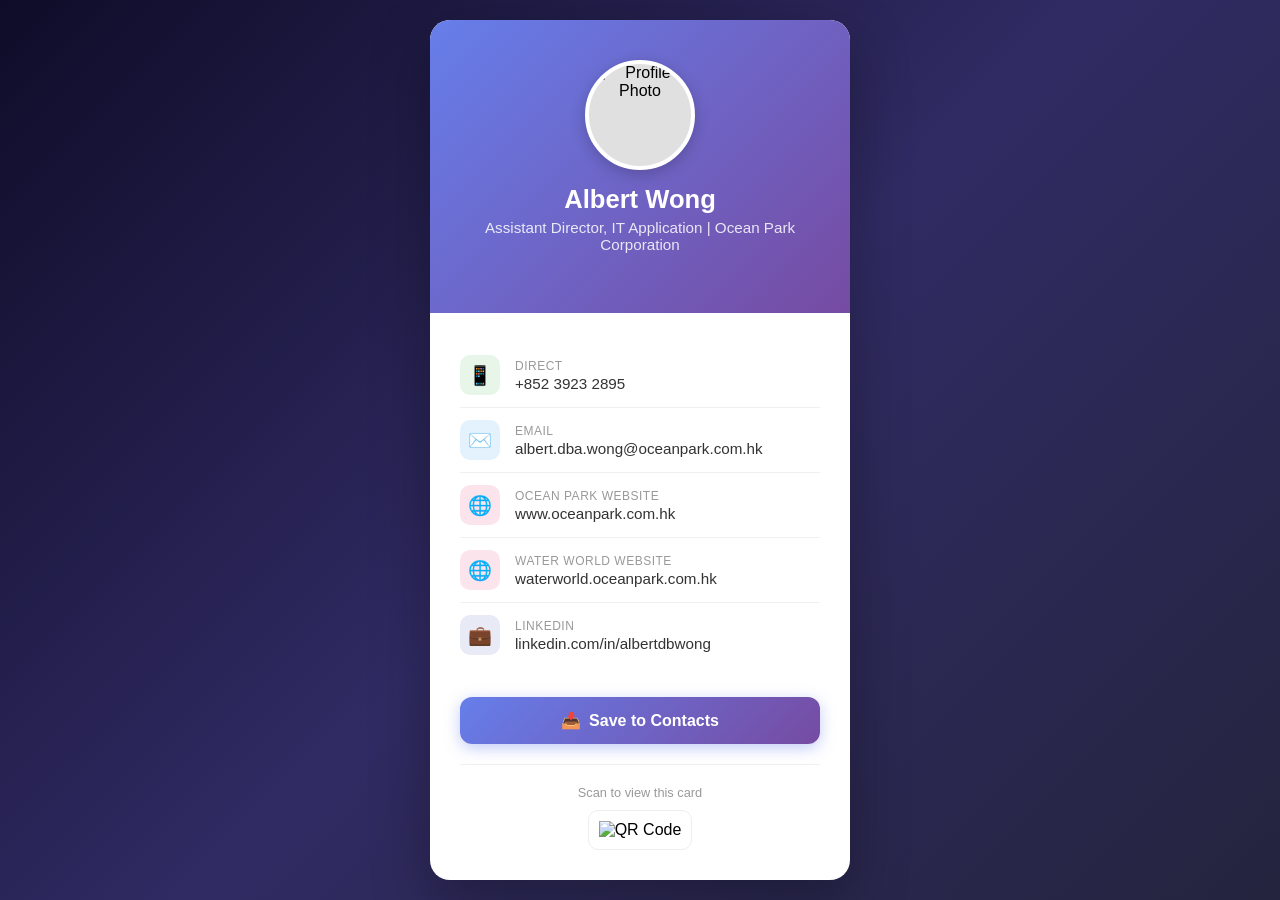
==== index.html @ 44e43652 "Add files via upload" ====
<!DOCTYPE html>
<html lang="en">
<head>
    <meta charset="UTF-8">
    <meta name="viewport" content="width=device-width, initial-scale=1.0">
    <title>Albert Wong - Digital Business Card</title>
    <link rel="icon" href="data:image/svg+xml,<svg xmlns='http://www.w3.org/2000/svg' viewBox='0 0 100 100'><text y='.9em' font-size='90'>💼</text></svg>">
    <style>
        * {
            margin: 0;
            padding: 0;
            box-sizing: border-box;
        }

        body {
            font-family: -apple-system, BlinkMacSystemFont, 'Segoe UI', Roboto, Oxygen, sans-serif;
            background: linear-gradient(135deg, #0f0c29, #302b63, #24243e);
            min-height: 100vh;
            display: flex;
            align-items: center;
            justify-content: center;
            padding: 20px;
        }

        .card {
            background: #ffffff;
            border-radius: 20px;
            box-shadow: 0 20px 60px rgba(0, 0, 0, 0.3);
            max-width: 420px;
            width: 100%;
            overflow: hidden;
            animation: fadeIn 0.6s ease-out;
        }

        @keyframes fadeIn {
            from { opacity: 0; transform: translateY(20px); }
            to { opacity: 1; transform: translateY(0); }
        }

        .card-header {
            background: linear-gradient(135deg, #667eea, #764ba2);
            padding: 40px 30px 60px;
            text-align: center;
            position: relative;
        }

        .avatar {
            width: 110px;
            height: 110px;
            border-radius: 50%;
            border: 4px solid #fff;
            object-fit: cover;
            box-shadow: 0 4px 15px rgba(0, 0, 0, 0.2);
            /* Replace src with your photo URL */
            background: #e0e0e0;
            display: inline-block;
        }

        .card-header h1 {
            color: #fff;
            font-size: 1.6rem;
            margin-top: 15px;
            font-weight: 700;
        }

        .card-header p {
            color: rgba(255, 255, 255, 0.85);
            font-size: 0.95rem;
            margin-top: 5px;
        }

        .card-body {
            padding: 30px;
        }

        .contact-item {
            display: flex;
            align-items: center;
            padding: 12px 0;
            border-bottom: 1px solid #f0f0f0;
            text-decoration: none;
            color: #333;
            transition: all 0.2s ease;
        }

        .contact-item:last-child {
            border-bottom: none;
        }

        .contact-item:hover {
            color: #667eea;
            transform: translateX(5px);
        }

        .contact-item .icon {
            width: 40px;
            height: 40px;
            border-radius: 10px;
            display: flex;
            align-items: center;
            justify-content: center;
            margin-right: 15px;
            font-size: 1.2rem;
            flex-shrink: 0;
        }

        .icon-phone { background: #e8f5e9; }
        .icon-email { background: #e3f2fd; }
        .icon-web { background: #fce4ec; }
        .icon-location { background: #fff3e0; }
        .icon-linkedin { background: #e8eaf6; }

        .contact-item .details {
            flex: 1;
        }

        .contact-item .details .label {
            font-size: 0.75rem;
            color: #999;
            text-transform: uppercase;
            letter-spacing: 0.5px;
        }

        .contact-item .details .value {
            font-size: 0.95rem;
            color: #333;
            margin-top: 2px;
        }

        .card-footer {
            padding: 0 30px 30px;
            text-align: center;
        }

        .btn-save {
            display: inline-flex;
            align-items: center;
            justify-content: center;
            gap: 8px;
            width: 100%;
            padding: 14px 24px;
            background: linear-gradient(135deg, #667eea, #764ba2);
            color: #fff;
            border: none;
            border-radius: 12px;
            font-size: 1rem;
            font-weight: 600;
            cursor: pointer;
            transition: all 0.3s ease;
            box-shadow: 0 4px 15px rgba(102, 126, 234, 0.4);
        }

        .btn-save:hover {
            transform: translateY(-2px);
            box-shadow: 0 6px 20px rgba(102, 126, 234, 0.6);
        }

        .btn-save:active {
            transform: translateY(0);
        }

        .qr-section {
            margin-top: 20px;
            padding-top: 20px;
            border-top: 1px solid #f0f0f0;
        }

        .qr-section p {
            font-size: 0.8rem;
            color: #999;
            margin-bottom: 10px;
        }

        .qr-code {
            display: inline-block;
            padding: 10px;
            background: #fff;
            border-radius: 10px;
            border: 1px solid #eee;
        }

        .social-links {
            display: flex;
            justify-content: center;
            gap: 12px;
            margin-top: 15px;
        }

        .social-links a {
            width: 40px;
            height: 40px;
            border-radius: 50%;
            display: flex;
            align-items: center;
            justify-content: center;
            background: #f5f5f5;
            text-decoration: none;
            font-size: 1.2rem;
            transition: all 0.2s ease;
        }

        .social-links a:hover {
            background: #667eea;
            color: #fff;
            transform: scale(1.1);
        }

        @media (max-width: 480px) {
            body {
                padding: 10px;
            }
            .card {
                border-radius: 15px;
            }
            .card-header {
                padding: 30px 20px 50px;
            }
            .card-body {
                padding: 20px;
            }
        }
    </style>
</head>
<body>

<div class="card">
    <!-- HEADER: Replace with your info -->
    <div class="card-header">
        <img class="avatar" src="https://via.placeholder.com/110" alt="Profile Photo">
        <h1>Albert Wong</h1>
        <p>Assistant Director, IT Application | Ocean Park Corporation</p>
    </div>

    <!-- CONTACT INFO: Replace with your details -->
    <div class="card-body">
        <a href="tel:+85239232895" class="contact-item">
            <div class="icon icon-phone">📱</div>
            <div class="details">
                <div class="label">Direct</div>
                <div class="value">+852 3923 2895</div>
            </div>
        </a>

        <a href="mailto:albert.dba.wong@oceanpark.com.hk" class="contact-item">
            <div class="icon icon-email">✉️</div>
            <div class="details">
                <div class="label">Email</div>
                <div class="value">albert.dba.wong@oceanpark.com.hk</div>
            </div>
        </a>

        <a href="https://www.oceanpark.com.hk" target="_blank" class="contact-item">
            <div class="icon icon-web">🌐</div>
            <div class="details">
                <div class="label">Ocean Park Website</div>
                <div class="value">www.oceanpark.com.hk</div>
            </div>
        </a>

        <a href="https://waterworld.oceanpark.com.hk" target="_blank" class="contact-item">
            <div class="icon icon-web">🌐</div>
            <div class="details">
                <div class="label">Water World Website</div>
                <div class="value">waterworld.oceanpark.com.hk</div>
            </div>
        </a>

        <!-- a href="https://maps.google.com/?q=Your+Address" target="_blank" class="contact-item">
            <div class="icon icon-location">📍</div>
            <div class="details">
                <div class="label">Location</div>
                <div class="value">Your City, Country</div>
            </div>
        </a -->

        <a href="https://linkedin.com/in/albertdbwong" target="_blank" class="contact-item">
            <div class="icon icon-linkedin">💼</div>
            <div class="details">
                <div class="label">LinkedIn</div>
                <div class="value">linkedin.com/in/albertdbwong</div>
            </div>
        </a>
    </div>

    <!-- SAVE CONTACT BUTTON + QR CODE -->
    <div class="card-footer">
        <button class="btn-save" onclick="saveContact()">
            <span>📥</span> Save to Contacts
        </button>

        <div class="qr-section">
            <p>Scan to view this card</p>
            <div class="qr-code">
                <img id="qrcode" alt="QR Code" width="150" height="150">
            </div>
        </div>
    </div>
</div>

<script>
// ============================================
// CONFIGURATION - EDIT YOUR DETAILS HERE
// ============================================
const contact = {
    firstName: "Albert",
    lastName: "Wong",               // Your last name
    title: "Assistant Director, IT Application",
    company: "Ocean Park Corporation",
    phone: "+85239232895",
    email: "albert.dba.wong@oceanpark.com.hk",
    website: "https://www.oceanpark.com.hk",
    address: "180 Wong Chuk Hang Road, Aberdeen, Hong Kong",
    linkedin: "https://linkedin.com/in/albertdbwong",
    // URL where this card is hosted (for QR code)
    cardUrl: "https://ocp-albertdbawong.github.io/namecard"
};

// ============================================
// SAVE CONTACT AS .VCF FILE
// ============================================
function saveContact() {
    const vcard = `BEGIN:VCARD
VERSION:3.0
FN:${contact.firstName} ${contact.lastName}
N:${contact.lastName};${contact.firstName};;;
TITLE:${contact.title}
ORG:${contact.company}
TEL;TYPE=CELL:${contact.phone}
EMAIL:${contact.email}
URL:${contact.website}
ADR;TYPE=WORK:;;${contact.address};;;;
URL;TYPE=LinkedIn:${contact.linkedin}
END:VCARD`;

    const blob = new Blob([vcard], { type: "text/vcard" });
    const url = URL.createObjectURL(blob);
    const link = document.createElement("a");
    link.href = url;
    link.download = `${contact.firstName}_${contact.lastName}.vcf`;
    link.click();
    URL.revokeObjectURL(url);
}

// ============================================
// QR CODE GENERATION (using public API)
// ============================================
function generateQR() {
    const qrImg = document.getElementById("qrcode");
    const qrUrl = `https://api.qrserver.com/v1/create-qr-code/?size=150x150&data=${encodeURIComponent(contact.cardUrl)}`;
    qrImg.src = qrUrl;
}

generateQR();
</script>

</body>
</html>
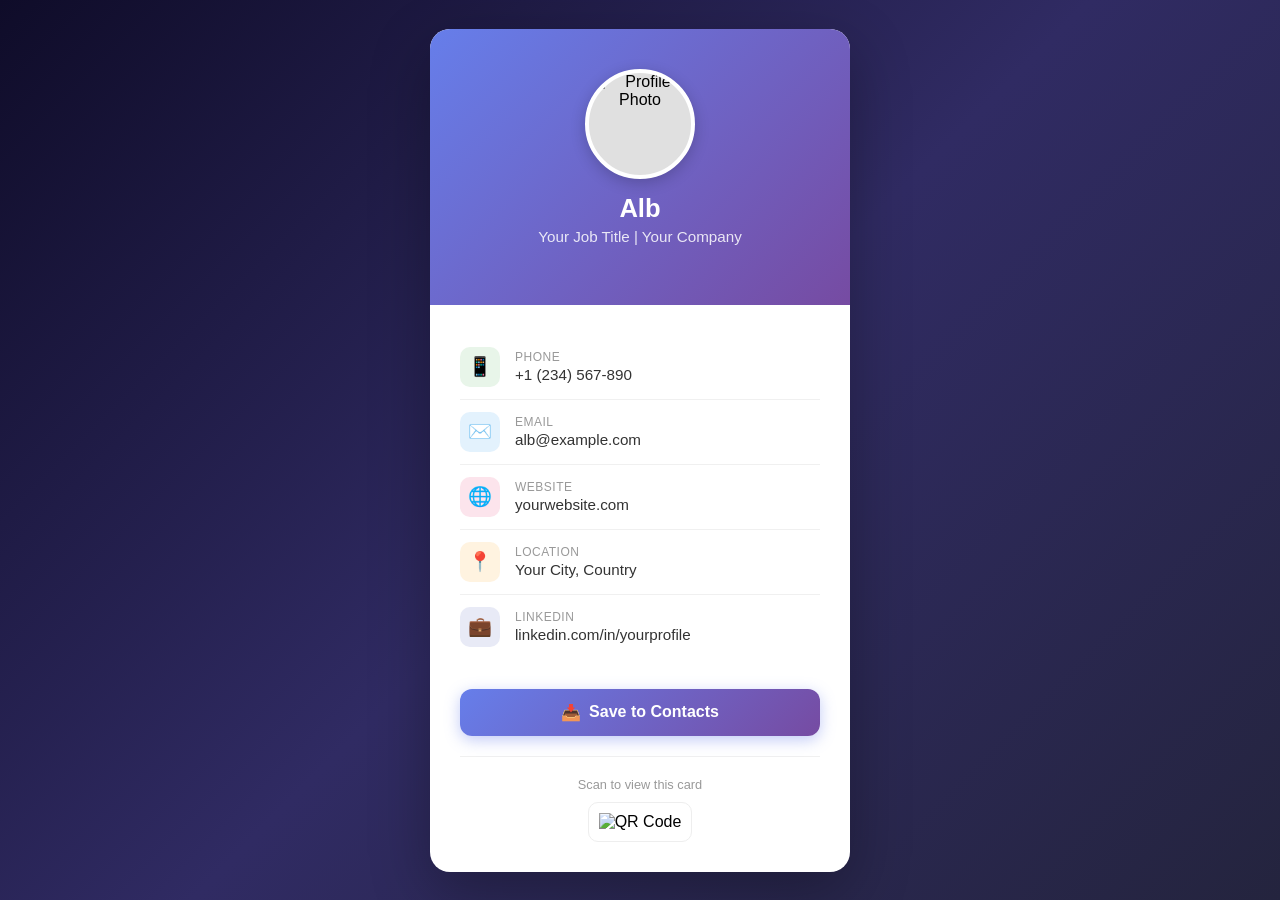
==== commit 2442ebae: "Add files via upload" ====
--- a/index.html
+++ b/index.html
@@ -4,7 +4,7 @@
 <head>
     <meta charset="UTF-8">
     <meta name="viewport" content="width=device-width, initial-scale=1.0">
-    <title>Albert Wong - Digital Business Card</title>
+    <title>Alb - Digital Business Card</title>
     <link rel="icon" href="data:image/svg+xml,<svg xmlns='http://www.w3.org/2000/svg' viewBox='0 0 100 100'><text y='.9em' font-size='90'>💼</text></svg>">
     <style>
         * {
@@ -52,7 +52,6 @@
             border: 4px solid #fff;
             object-fit: cover;
             box-shadow: 0 4px 15px rgba(0, 0, 0, 0.2);
-            /* Replace src with your photo URL */
             background: #e0e0e0;
             display: inline-block;
         }
@@ -228,57 +227,49 @@
     <!-- HEADER: Replace with your info -->
     <div class="card-header">
         <img class="avatar" src="https://via.placeholder.com/110" alt="Profile Photo">
-        <h1>Albert Wong</h1>
-        <p>Assistant Director, IT Application | Ocean Park Corporation</p>
+        <h1>Alb</h1>
+        <p>Your Job Title | Your Company</p>
     </div>
 
     <!-- CONTACT INFO: Replace with your details -->
     <div class="card-body">
-        <a href="tel:+85239232895" class="contact-item">
+        <a href="tel:+1234567890" class="contact-item">
             <div class="icon icon-phone">📱</div>
             <div class="details">
-                <div class="label">Direct</div>
-                <div class="value">+852 3923 2895</div>
-            </div>
-        </a>
-
-        <a href="mailto:albert.dba.wong@oceanpark.com.hk" class="contact-item">
+                <div class="label">Phone</div>
+                <div class="value">+1 (234) 567-890</div>
+            </div>
+        </a>
+
+        <a href="mailto:alb@example.com" class="contact-item">
             <div class="icon icon-email">✉️</div>
             <div class="details">
                 <div class="label">Email</div>
-                <div class="value">albert.dba.wong@oceanpark.com.hk</div>
-            </div>
-        </a>
-
-        <a href="https://www.oceanpark.com.hk" target="_blank" class="contact-item">
+                <div class="value">alb@example.com</div>
+            </div>
+        </a>
+
+        <a href="https://yourwebsite.com" target="_blank" class="contact-item">
             <div class="icon icon-web">🌐</div>
             <div class="details">
-                <div class="label">Ocean Park Website</div>
-                <div class="value">www.oceanpark.com.hk</div>
-            </div>
-        </a>
-
-        <a href="https://waterworld.oceanpark.com.hk" target="_blank" class="contact-item">
-            <div class="icon icon-web">🌐</div>
-            <div class="details">
-                <div class="label">Water World Website</div>
-                <div class="value">waterworld.oceanpark.com.hk</div>
-            </div>
-        </a>
-
-        <!-- a href="https://maps.google.com/?q=Your+Address" target="_blank" class="contact-item">
+                <div class="label">Website</div>
+                <div class="value">yourwebsite.com</div>
+            </div>
+        </a>
+
+        <a href="https://maps.google.com/?q=Your+Address" target="_blank" class="contact-item">
             <div class="icon icon-location">📍</div>
             <div class="details">
                 <div class="label">Location</div>
                 <div class="value">Your City, Country</div>
             </div>
-        </a -->
-
-        <a href="https://linkedin.com/in/albertdbwong" target="_blank" class="contact-item">
+        </a>
+
+        <a href="https://linkedin.com/in/yourprofile" target="_blank" class="contact-item">
             <div class="icon icon-linkedin">💼</div>
             <div class="details">
                 <div class="label">LinkedIn</div>
-                <div class="value">linkedin.com/in/albertdbwong</div>
+                <div class="value">linkedin.com/in/yourprofile</div>
             </div>
         </a>
     </div>
@@ -303,17 +294,17 @@
 // CONFIGURATION - EDIT YOUR DETAILS HERE
 // ============================================
 const contact = {
-    firstName: "Albert",
-    lastName: "Wong",               // Your last name
-    title: "Assistant Director, IT Application",
-    company: "Ocean Park Corporation",
-    phone: "+85239232895",
-    email: "albert.dba.wong@oceanpark.com.hk",
-    website: "https://www.oceanpark.com.hk",
-    address: "180 Wong Chuk Hang Road, Aberdeen, Hong Kong",
-    linkedin: "https://linkedin.com/in/albertdbwong",
+    firstName: "Alb",
+    lastName: "",               // Your last name
+    title: "Your Job Title",
+    company: "Your Company",
+    phone: "+1234567890",
+    email: "alb@example.com",
+    website: "https://yourwebsite.com",
+    address: "Your City, Country",
+    linkedin: "https://linkedin.com/in/yourprofile",
     // URL where this card is hosted (for QR code)
-    cardUrl: "https://ocp-albertdbawong.github.io/namecard"
+    cardUrl: "https://yourusername.github.io/card"
 };
 
 // ============================================
@@ -329,8 +320,10 @@
 TEL;TYPE=CELL:${contact.phone}
 EMAIL:${contact.email}
 URL:${contact.website}
+item1.URL:${contact.linkedin}
+item1.X-ABLabel:LinkedIn
+X-SOCIALPROFILE;TYPE=linkedin:${contact.linkedin}
 ADR;TYPE=WORK:;;${contact.address};;;;
-URL;TYPE=LinkedIn:${contact.linkedin}
 END:VCARD`;
 
     const blob = new Blob([vcard], { type: "text/vcard" });
@@ -356,3 +349,4 @@
 
 </body>
 </html>
+
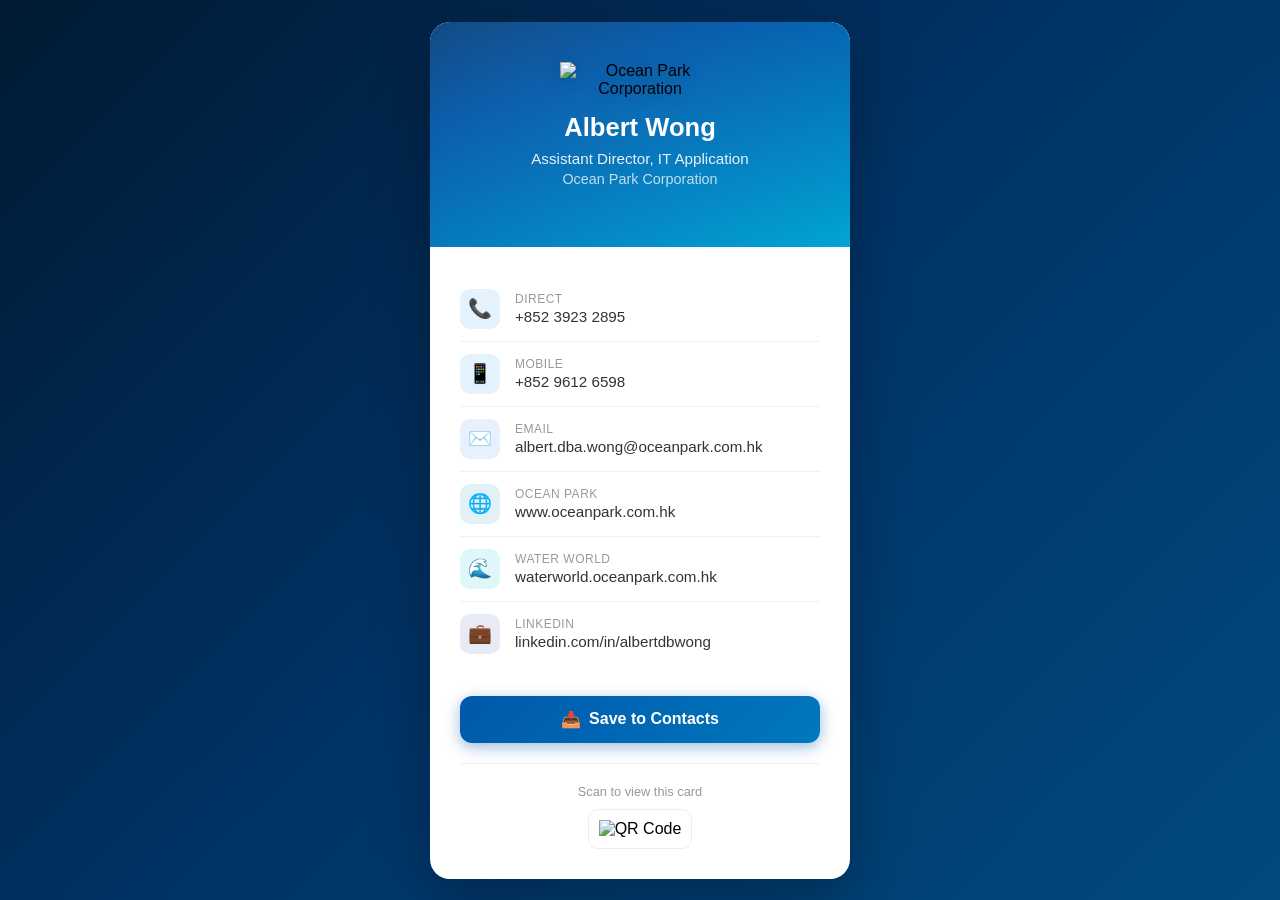
==== commit 2c76189e: "Add files via upload" ====
--- a/index.html
+++ b/index.html
@@ -4,7 +4,7 @@
 <head>
     <meta charset="UTF-8">
     <meta name="viewport" content="width=device-width, initial-scale=1.0">
-    <title>Alb - Digital Business Card</title>
+    <title>Albert Wong - Digital Business Card</title>
     <link rel="icon" href="data:image/svg+xml,<svg xmlns='http://www.w3.org/2000/svg' viewBox='0 0 100 100'><text y='.9em' font-size='90'>💼</text></svg>">
     <style>
         * {
@@ -15,7 +15,7 @@
 
         body {
             font-family: -apple-system, BlinkMacSystemFont, 'Segoe UI', Roboto, Oxygen, sans-serif;
-            background: linear-gradient(135deg, #0f0c29, #302b63, #24243e);
+            background: linear-gradient(135deg, #001a33, #003366, #004a80);
             min-height: 100vh;
             display: flex;
             align-items: center;
@@ -39,21 +39,32 @@
         }
 
         .card-header {
-            background: linear-gradient(135deg, #667eea, #764ba2);
+            background: linear-gradient(160deg, #003d7a 0%, #0058AB 30%, #0178BD 60%, #02a5d4 100%);
             padding: 40px 30px 60px;
             text-align: center;
             position: relative;
-        }
-
-        .avatar {
-            width: 110px;
-            height: 110px;
-            border-radius: 50%;
-            border: 4px solid #fff;
-            object-fit: cover;
-            box-shadow: 0 4px 15px rgba(0, 0, 0, 0.2);
-            background: #e0e0e0;
+            overflow: hidden;
+        }
+
+        /* Subtle light effect overlay */
+        .card-header::before {
+            content: '';
+            position: absolute;
+            top: -50%;
+            left: -50%;
+            width: 200%;
+            height: 200%;
+            background: radial-gradient(ellipse at 30% 20%, rgba(255,255,255,0.08) 0%, transparent 60%);
+            pointer-events: none;
+        }
+
+        .logo {
+            width: 160px;
+            height: auto;
+            object-fit: contain;
             display: inline-block;
+            position: relative;
+            filter: drop-shadow(0 2px 8px rgba(0, 0, 0, 0.15));
         }
 
         .card-header h1 {
@@ -61,12 +72,21 @@
             font-size: 1.6rem;
             margin-top: 15px;
             font-weight: 700;
-        }
-
-        .card-header p {
-            color: rgba(255, 255, 255, 0.85);
+            position: relative;
+        }
+
+        .card-header .title {
+            color: rgba(255, 255, 255, 0.9);
             font-size: 0.95rem;
-            margin-top: 5px;
+            margin-top: 8px;
+            position: relative;
+        }
+
+        .card-header .company {
+            color: rgba(255, 255, 255, 0.75);
+            font-size: 0.9rem;
+            margin-top: 4px;
+            position: relative;
         }
 
         .card-body {
@@ -88,7 +108,7 @@
         }
 
         .contact-item:hover {
-            color: #667eea;
+            color: #0058AB;
             transform: translateX(5px);
         }
 
@@ -104,10 +124,10 @@
             flex-shrink: 0;
         }
 
-        .icon-phone { background: #e8f5e9; }
-        .icon-email { background: #e3f2fd; }
-        .icon-web { background: #fce4ec; }
-        .icon-location { background: #fff3e0; }
+        .icon-phone { background: #e3f2fd; }
+        .icon-email { background: #e8f0fe; }
+        .icon-web { background: #e0f2f7; }
+        .icon-waterworld { background: #e0f7fa; }
         .icon-linkedin { background: #e8eaf6; }
 
         .contact-item .details {
@@ -139,7 +159,7 @@
             gap: 8px;
             width: 100%;
             padding: 14px 24px;
-            background: linear-gradient(135deg, #667eea, #764ba2);
+            background: linear-gradient(135deg, #0058AB, #0178BD);
             color: #fff;
             border: none;
             border-radius: 12px;
@@ -147,12 +167,12 @@
             font-weight: 600;
             cursor: pointer;
             transition: all 0.3s ease;
-            box-shadow: 0 4px 15px rgba(102, 126, 234, 0.4);
+            box-shadow: 0 4px 15px rgba(0, 88, 171, 0.4);
         }
 
         .btn-save:hover {
             transform: translateY(-2px);
-            box-shadow: 0 6px 20px rgba(102, 126, 234, 0.6);
+            box-shadow: 0 6px 20px rgba(0, 88, 171, 0.6);
         }
 
         .btn-save:active {
@@ -177,32 +197,6 @@
             background: #fff;
             border-radius: 10px;
             border: 1px solid #eee;
-        }
-
-        .social-links {
-            display: flex;
-            justify-content: center;
-            gap: 12px;
-            margin-top: 15px;
-        }
-
-        .social-links a {
-            width: 40px;
-            height: 40px;
-            border-radius: 50%;
-            display: flex;
-            align-items: center;
-            justify-content: center;
-            background: #f5f5f5;
-            text-decoration: none;
-            font-size: 1.2rem;
-            transition: all 0.2s ease;
-        }
-
-        .social-links a:hover {
-            background: #667eea;
-            color: #fff;
-            transform: scale(1.1);
         }
 
         @media (max-width: 480px) {
@@ -224,52 +218,61 @@
 <body>
 
 <div class="card">
-    <!-- HEADER: Replace with your info -->
+    <!-- HEADER -->
     <div class="card-header">
-        <img class="avatar" src="https://via.placeholder.com/110" alt="Profile Photo">
-        <h1>Alb</h1>
-        <p>Your Job Title | Your Company</p>
+        <img class="logo" src="https://api.oceanpark.com.hk/media/rkwfxwh1/oceanpark_logo.webp" alt="Ocean Park Corporation">
+        <h1>Albert Wong</h1>
+        <p class="title">Assistant Director, IT Application</p>
+        <p class="company">Ocean Park Corporation</p>
     </div>
 
-    <!-- CONTACT INFO: Replace with your details -->
+    <!-- CONTACT INFO -->
     <div class="card-body">
-        <a href="tel:+1234567890" class="contact-item">
+        <a href="tel:+85239232895" class="contact-item">
+            <div class="icon icon-phone">📞</div>
+            <div class="details">
+                <div class="label">Direct</div>
+                <div class="value">+852 3923 2895</div>
+            </div>
+        </a>
+
+        <a href="tel:+85296126598" class="contact-item">
             <div class="icon icon-phone">📱</div>
             <div class="details">
-                <div class="label">Phone</div>
-                <div class="value">+1 (234) 567-890</div>
-            </div>
-        </a>
-
-        <a href="mailto:alb@example.com" class="contact-item">
+                <div class="label">Mobile</div>
+                <div class="value">+852 9612 6598</div>
+            </div>
+        </a>
+
+        <a href="mailto:albert.dba.wong@oceanpark.com.hk" class="contact-item">
             <div class="icon icon-email">✉️</div>
             <div class="details">
                 <div class="label">Email</div>
-                <div class="value">alb@example.com</div>
-            </div>
-        </a>
-
-        <a href="https://yourwebsite.com" target="_blank" class="contact-item">
+                <div class="value">albert.dba.wong@oceanpark.com.hk</div>
+            </div>
+        </a>
+
+        <a href="https://www.oceanpark.com.hk" target="_blank" class="contact-item">
             <div class="icon icon-web">🌐</div>
             <div class="details">
-                <div class="label">Website</div>
-                <div class="value">yourwebsite.com</div>
-            </div>
-        </a>
-
-        <a href="https://maps.google.com/?q=Your+Address" target="_blank" class="contact-item">
-            <div class="icon icon-location">📍</div>
-            <div class="details">
-                <div class="label">Location</div>
-                <div class="value">Your City, Country</div>
-            </div>
-        </a>
-
-        <a href="https://linkedin.com/in/yourprofile" target="_blank" class="contact-item">
+                <div class="label">Ocean Park</div>
+                <div class="value">www.oceanpark.com.hk</div>
+            </div>
+        </a>
+
+        <a href="https://waterworld.oceanpark.com.hk" target="_blank" class="contact-item">
+            <div class="icon icon-waterworld">🌊</div>
+            <div class="details">
+                <div class="label">Water World</div>
+                <div class="value">waterworld.oceanpark.com.hk</div>
+            </div>
+        </a>
+
+        <a href="https://linkedin.com/in/albertdbwong" target="_blank" class="contact-item">
             <div class="icon icon-linkedin">💼</div>
             <div class="details">
                 <div class="label">LinkedIn</div>
-                <div class="value">linkedin.com/in/yourprofile</div>
+                <div class="value">linkedin.com/in/albertdbwong</div>
             </div>
         </a>
     </div>
@@ -291,40 +294,45 @@
 
 <script>
 // ============================================
-// CONFIGURATION - EDIT YOUR DETAILS HERE
+// CONFIGURATION
 // ============================================
 const contact = {
-    firstName: "Alb",
-    lastName: "",               // Your last name
-    title: "Your Job Title",
-    company: "Your Company",
-    phone: "+1234567890",
-    email: "alb@example.com",
-    website: "https://yourwebsite.com",
-    address: "Your City, Country",
-    linkedin: "https://linkedin.com/in/yourprofile",
+    firstName: "Albert",
+    lastName: "Wong",
+    title: "Assistant Director, IT Application",
+    company: "Ocean Park Corporation",
+    phoneDirect: "+85239232895",
+    phoneMobile: "+85296126598",
+    email: "albert.dba.wong@oceanpark.com.hk",
+    website: "https://www.oceanpark.com.hk",
+    waterworld: "https://waterworld.oceanpark.com.hk",
+    linkedin: "https://linkedin.com/in/albertdbwong",
     // URL where this card is hosted (for QR code)
-    cardUrl: "https://yourusername.github.io/card"
+    cardUrl: "https://opc-albertdbawong.github.io/card"
 };
 
 // ============================================
 // SAVE CONTACT AS .VCF FILE
+// Compatible with Outlook 2021, iOS, Android
 // ============================================
 function saveContact() {
-    const vcard = `BEGIN:VCARD
-VERSION:3.0
-FN:${contact.firstName} ${contact.lastName}
-N:${contact.lastName};${contact.firstName};;;
-TITLE:${contact.title}
-ORG:${contact.company}
-TEL;TYPE=CELL:${contact.phone}
-EMAIL:${contact.email}
-URL:${contact.website}
-item1.URL:${contact.linkedin}
-item1.X-ABLabel:LinkedIn
-X-SOCIALPROFILE;TYPE=linkedin:${contact.linkedin}
-ADR;TYPE=WORK:;;${contact.address};;;;
-END:VCARD`;
+    const vcard = [
+        "BEGIN:VCARD",
+        "VERSION:3.0",
+        `FN:${contact.firstName} ${contact.lastName}`,
+        `N:${contact.lastName};${contact.firstName};;;`,
+        `TITLE:${contact.title}`,
+        `ORG:${contact.company}`,
+        `TEL;TYPE=WORK,VOICE:${contact.phoneDirect}`,
+        `TEL;TYPE=CELL:${contact.phoneMobile}`,
+        `EMAIL;TYPE=WORK:${contact.email}`,
+        `URL;TYPE=WORK:${contact.website}`,
+        `URL;TYPE=HOME:${contact.waterworld}`,
+        `URL:${contact.linkedin}`,
+        `X-SOCIALPROFILE;TYPE=linkedin:${contact.linkedin}`,
+        `NOTE:Water World: ${contact.waterworld}\\nLinkedIn: ${contact.linkedin}`,
+        "END:VCARD"
+    ].join("\r\n");
 
     const blob = new Blob([vcard], { type: "text/vcard" });
     const url = URL.createObjectURL(blob);
@@ -349,4 +357,3 @@
 
 </body>
 </html>
-
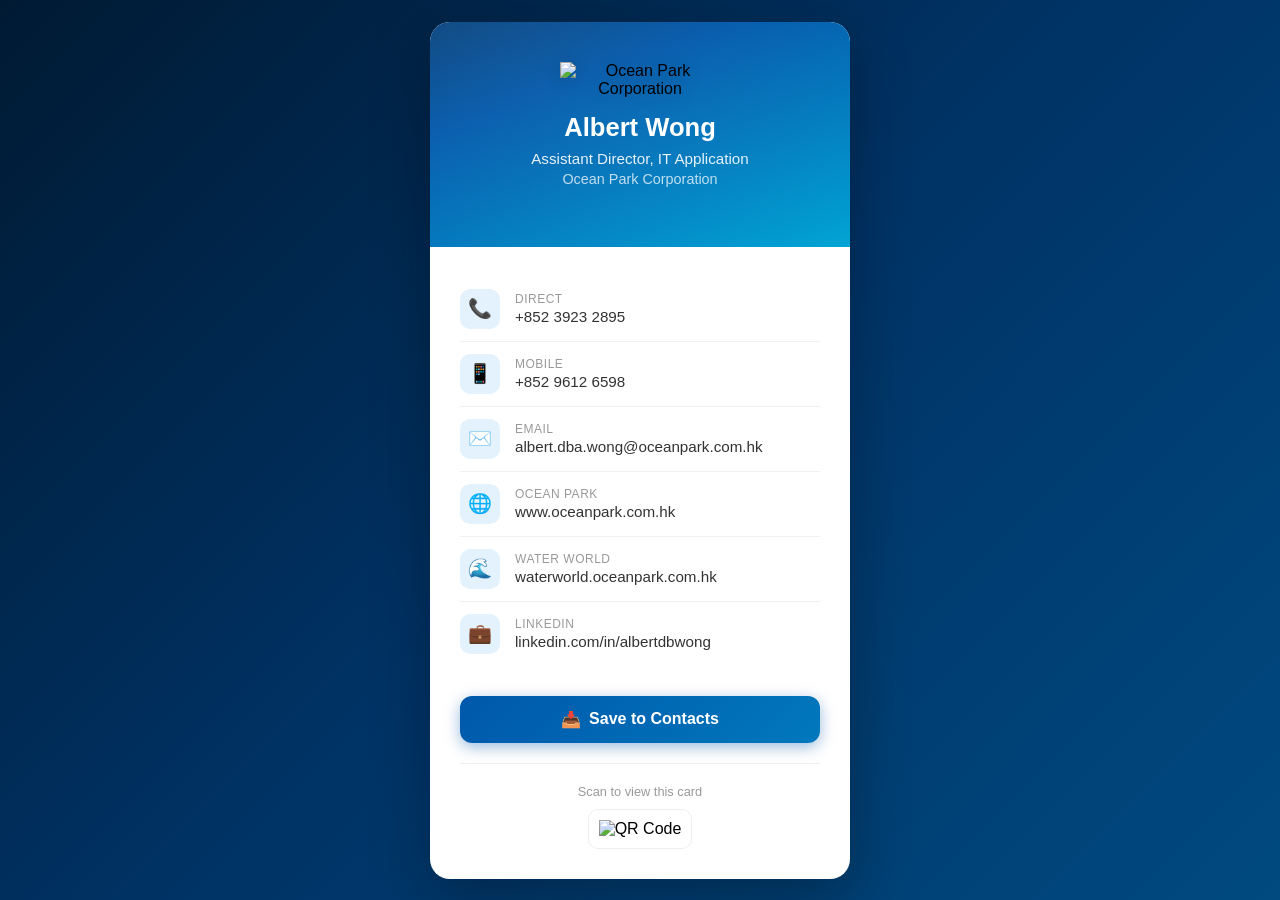
==== commit fa096a19: "Add color theme styles. Remove hardcode in html." ====
--- a/index.html
+++ b/index.html
@@ -1,281 +1,27 @@
 
 <!DOCTYPE html>
-<html lang="en">
+<html lang="en" data-theme="ocean-blue">
 <head>
     <meta charset="UTF-8">
     <meta name="viewport" content="width=device-width, initial-scale=1.0">
-    <title>Albert Wong - Digital Business Card</title>
+    <title id="page-title">Digital Business Card</title>
     <link rel="icon" href="data:image/svg+xml,<svg xmlns='http://www.w3.org/2000/svg' viewBox='0 0 100 100'><text y='.9em' font-size='90'>💼</text></svg>">
-    <style>
-        * {
-            margin: 0;
-            padding: 0;
-            box-sizing: border-box;
-        }
-
-        body {
-            font-family: -apple-system, BlinkMacSystemFont, 'Segoe UI', Roboto, Oxygen, sans-serif;
-            background: linear-gradient(135deg, #001a33, #003366, #004a80);
-            min-height: 100vh;
-            display: flex;
-            align-items: center;
-            justify-content: center;
-            padding: 20px;
-        }
-
-        .card {
-            background: #ffffff;
-            border-radius: 20px;
-            box-shadow: 0 20px 60px rgba(0, 0, 0, 0.3);
-            max-width: 420px;
-            width: 100%;
-            overflow: hidden;
-            animation: fadeIn 0.6s ease-out;
-        }
-
-        @keyframes fadeIn {
-            from { opacity: 0; transform: translateY(20px); }
-            to { opacity: 1; transform: translateY(0); }
-        }
-
-        .card-header {
-            background: linear-gradient(160deg, #003d7a 0%, #0058AB 30%, #0178BD 60%, #02a5d4 100%);
-            padding: 40px 30px 60px;
-            text-align: center;
-            position: relative;
-            overflow: hidden;
-        }
-
-        /* Subtle light effect overlay */
-        .card-header::before {
-            content: '';
-            position: absolute;
-            top: -50%;
-            left: -50%;
-            width: 200%;
-            height: 200%;
-            background: radial-gradient(ellipse at 30% 20%, rgba(255,255,255,0.08) 0%, transparent 60%);
-            pointer-events: none;
-        }
-
-        .logo {
-            width: 160px;
-            height: auto;
-            object-fit: contain;
-            display: inline-block;
-            position: relative;
-            filter: drop-shadow(0 2px 8px rgba(0, 0, 0, 0.15));
-        }
-
-        .card-header h1 {
-            color: #fff;
-            font-size: 1.6rem;
-            margin-top: 15px;
-            font-weight: 700;
-            position: relative;
-        }
-
-        .card-header .title {
-            color: rgba(255, 255, 255, 0.9);
-            font-size: 0.95rem;
-            margin-top: 8px;
-            position: relative;
-        }
-
-        .card-header .company {
-            color: rgba(255, 255, 255, 0.75);
-            font-size: 0.9rem;
-            margin-top: 4px;
-            position: relative;
-        }
-
-        .card-body {
-            padding: 30px;
-        }
-
-        .contact-item {
-            display: flex;
-            align-items: center;
-            padding: 12px 0;
-            border-bottom: 1px solid #f0f0f0;
-            text-decoration: none;
-            color: #333;
-            transition: all 0.2s ease;
-        }
-
-        .contact-item:last-child {
-            border-bottom: none;
-        }
-
-        .contact-item:hover {
-            color: #0058AB;
-            transform: translateX(5px);
-        }
-
-        .contact-item .icon {
-            width: 40px;
-            height: 40px;
-            border-radius: 10px;
-            display: flex;
-            align-items: center;
-            justify-content: center;
-            margin-right: 15px;
-            font-size: 1.2rem;
-            flex-shrink: 0;
-        }
-
-        .icon-phone { background: #e3f2fd; }
-        .icon-email { background: #e8f0fe; }
-        .icon-web { background: #e0f2f7; }
-        .icon-waterworld { background: #e0f7fa; }
-        .icon-linkedin { background: #e8eaf6; }
-
-        .contact-item .details {
-            flex: 1;
-        }
-
-        .contact-item .details .label {
-            font-size: 0.75rem;
-            color: #999;
-            text-transform: uppercase;
-            letter-spacing: 0.5px;
-        }
-
-        .contact-item .details .value {
-            font-size: 0.95rem;
-            color: #333;
-            margin-top: 2px;
-        }
-
-        .card-footer {
-            padding: 0 30px 30px;
-            text-align: center;
-        }
-
-        .btn-save {
-            display: inline-flex;
-            align-items: center;
-            justify-content: center;
-            gap: 8px;
-            width: 100%;
-            padding: 14px 24px;
-            background: linear-gradient(135deg, #0058AB, #0178BD);
-            color: #fff;
-            border: none;
-            border-radius: 12px;
-            font-size: 1rem;
-            font-weight: 600;
-            cursor: pointer;
-            transition: all 0.3s ease;
-            box-shadow: 0 4px 15px rgba(0, 88, 171, 0.4);
-        }
-
-        .btn-save:hover {
-            transform: translateY(-2px);
-            box-shadow: 0 6px 20px rgba(0, 88, 171, 0.6);
-        }
-
-        .btn-save:active {
-            transform: translateY(0);
-        }
-
-        .qr-section {
-            margin-top: 20px;
-            padding-top: 20px;
-            border-top: 1px solid #f0f0f0;
-        }
-
-        .qr-section p {
-            font-size: 0.8rem;
-            color: #999;
-            margin-bottom: 10px;
-        }
-
-        .qr-code {
-            display: inline-block;
-            padding: 10px;
-            background: #fff;
-            border-radius: 10px;
-            border: 1px solid #eee;
-        }
-
-        @media (max-width: 480px) {
-            body {
-                padding: 10px;
-            }
-            .card {
-                border-radius: 15px;
-            }
-            .card-header {
-                padding: 30px 20px 50px;
-            }
-            .card-body {
-                padding: 20px;
-            }
-        }
-    </style>
+    <link rel="stylesheet" href="style.css">
+    <link rel="stylesheet" href="theme-ocean-blue.css" id="theme-stylesheet">
 </head>
 <body>
 
 <div class="card">
     <!-- HEADER -->
     <div class="card-header">
-        <img class="logo" src="https://api.oceanpark.com.hk/media/rkwfxwh1/oceanpark_logo.webp" alt="Ocean Park Corporation">
-        <h1>Albert Wong</h1>
-        <p class="title">Assistant Director, IT Application</p>
-        <p class="company">Ocean Park Corporation</p>
+        <img class="logo" id="card-logo" alt="Ocean Park Corporation">
+        <h1 id="card-name"></h1>
+        <p class="title" id="card-title"></p>
+        <p class="company" id="card-company"></p>
     </div>
 
-    <!-- CONTACT INFO -->
-    <div class="card-body">
-        <a href="tel:+85239232895" class="contact-item">
-            <div class="icon icon-phone">📞</div>
-            <div class="details">
-                <div class="label">Direct</div>
-                <div class="value">+852 3923 2895</div>
-            </div>
-        </a>
-
-        <a href="tel:+85296126598" class="contact-item">
-            <div class="icon icon-phone">📱</div>
-            <div class="details">
-                <div class="label">Mobile</div>
-                <div class="value">+852 9612 6598</div>
-            </div>
-        </a>
-
-        <a href="mailto:albert.dba.wong@oceanpark.com.hk" class="contact-item">
-            <div class="icon icon-email">✉️</div>
-            <div class="details">
-                <div class="label">Email</div>
-                <div class="value">albert.dba.wong@oceanpark.com.hk</div>
-            </div>
-        </a>
-
-        <a href="https://www.oceanpark.com.hk" target="_blank" class="contact-item">
-            <div class="icon icon-web">🌐</div>
-            <div class="details">
-                <div class="label">Ocean Park</div>
-                <div class="value">www.oceanpark.com.hk</div>
-            </div>
-        </a>
-
-        <a href="https://waterworld.oceanpark.com.hk" target="_blank" class="contact-item">
-            <div class="icon icon-waterworld">🌊</div>
-            <div class="details">
-                <div class="label">Water World</div>
-                <div class="value">waterworld.oceanpark.com.hk</div>
-            </div>
-        </a>
-
-        <a href="https://linkedin.com/in/albertdbwong" target="_blank" class="contact-item">
-            <div class="icon icon-linkedin">💼</div>
-            <div class="details">
-                <div class="label">LinkedIn</div>
-                <div class="value">linkedin.com/in/albertdbwong</div>
-            </div>
-        </a>
-    </div>
+    <!-- CONTACT INFO - rendered by JS -->
+    <div class="card-body" id="card-body"></div>
 
     <!-- SAVE CONTACT BUTTON + QR CODE -->
     <div class="card-footer">
@@ -294,47 +40,126 @@
 
 <script>
 // ============================================
-// CONFIGURATION
+// SINGLE DATA SOURCE
+// All card display AND vCard generation use this.
+// For the template system, this block will be
+// injected by the generator script.
 // ============================================
 const contact = {
     firstName: "Albert",
     lastName: "Wong",
     title: "Assistant Director, IT Application",
     company: "Ocean Park Corporation",
-    phoneDirect: "+85239232895",
-    phoneMobile: "+85296126598",
-    email: "albert.dba.wong@oceanpark.com.hk",
-    website: "https://www.oceanpark.com.hk",
-    waterworld: "https://waterworld.oceanpark.com.hk",
-    linkedin: "https://linkedin.com/in/albertdbwong",
-    // URL where this card is hosted (for QR code)
-    cardUrl: "https://opc-albertdbawong.github.io/card"
+    logo: "https://api.oceanpark.com.hk/media/rkwfxwh1/oceanpark_logo.webp",
+    // Phone: split for obfuscation
+    phoneDirect: { parts: ["+852","3923","2895"], type: "WORK,VOICE", label: "Direct", icon: "📞" },
+    phoneMobile: { parts: ["+852","9612","6598"], type: "CELL", label: "Mobile", icon: "📱" },
+    // Email: split for obfuscation
+    email: { user: "albert.dba.wong", domain: "oceanpark.com.hk", type: "WORK", label: "Email", icon: "✉️" },
+    // URLs
+    urls: [
+        { url: "https://www.oceanpark.com.hk", display: "www.oceanpark.com.hk", label: "Ocean Park", icon: "🌐", vcardType: "WORK" },
+        { url: "https://waterworld.oceanpark.com.hk", display: "waterworld.oceanpark.com.hk", label: "Water World", icon: "🌊", vcardLabel: "Water World" },
+        { url: "https://linkedin.com/in/albertdbwong", display: "linkedin.com/in/albertdbwong", label: "LinkedIn", icon: "💼", vcardLabel: "LinkedIn", social: "linkedin" }
+    ],
+    cardUrl: "https://opc-albertdbawong.github.io/namecard",
+    theme: "ocean-blue"
 };
 
 // ============================================
+// RENDER CARD FROM DATA
+// ============================================
+function renderCard() {
+    // Page title
+    document.getElementById("page-title").textContent = `${contact.firstName} ${contact.lastName} - Digital Business Card`;
+
+    // Header
+    document.getElementById("card-logo").src = contact.logo;
+    document.getElementById("card-name").textContent = `${contact.firstName} ${contact.lastName}`;
+    document.getElementById("card-title").textContent = contact.title;
+    document.getElementById("card-company").textContent = contact.company;
+
+    // Contact items
+    const body = document.getElementById("card-body");
+    let html = "";
+
+    // Phone numbers
+    [contact.phoneDirect, contact.phoneMobile].forEach(phone => {
+        const number = phone.parts.join("");
+        const display = phone.parts.join(" ");
+        html += `<a href="tel:${number}" class="contact-item">
+            <div class="icon icon-phone">${phone.icon}</div>
+            <div class="details">
+                <div class="label">${phone.label}</div>
+                <div class="value">${display}</div>
+            </div>
+        </a>`;
+    });
+
+    // Email
+    const emailFull = `${contact.email.user}@${contact.email.domain}`;
+    html += `<a href="mailto:${emailFull}" class="contact-item">
+        <div class="icon icon-email">${contact.email.icon}</div>
+        <div class="details">
+            <div class="label">${contact.email.label}</div>
+            <div class="value">${emailFull}</div>
+        </div>
+    </a>`;
+
+    // URLs
+    contact.urls.forEach(u => {
+        html += `<a href="${u.url}" target="_blank" class="contact-item">
+            <div class="icon icon-web">${u.icon}</div>
+            <div class="details">
+                <div class="label">${u.label}</div>
+                <div class="value">${u.display}</div>
+            </div>
+        </a>`;
+    });
+
+    body.innerHTML = html;
+}
+
+// ============================================
 // SAVE CONTACT AS .VCF FILE
-// Compatible with Outlook 2021, iOS, Android
 // ============================================
 function saveContact() {
-    const vcard = [
+    const emailFull = `${contact.email.user}@${contact.email.domain}`;
+    const lines = [
         "BEGIN:VCARD",
         "VERSION:3.0",
         `FN:${contact.firstName} ${contact.lastName}`,
         `N:${contact.lastName};${contact.firstName};;;`,
         `TITLE:${contact.title}`,
         `ORG:${contact.company}`,
-        `TEL;TYPE=WORK,VOICE:${contact.phoneDirect}`,
-        `TEL;TYPE=CELL:${contact.phoneMobile}`,
-        `EMAIL;TYPE=WORK:${contact.email}`,
-        `URL;TYPE=WORK:${contact.website}`,
-        `URL;TYPE=HOME:${contact.waterworld}`,
-        `URL:${contact.linkedin}`,
-        `X-SOCIALPROFILE;TYPE=linkedin:${contact.linkedin}`,
-        `NOTE:Water World: ${contact.waterworld}\\nLinkedIn: ${contact.linkedin}`,
-        "END:VCARD"
-    ].join("\r\n");
+        `TEL;TYPE=${contact.phoneDirect.type}:${contact.phoneDirect.parts.join("")}`,
+        `TEL;TYPE=${contact.phoneMobile.type}:${contact.phoneMobile.parts.join("")}`,
+        `EMAIL;TYPE=${contact.email.type}:${emailFull}`
+    ];
 
-    const blob = new Blob([vcard], { type: "text/vcard" });
+    // URLs: first one with TYPE for Outlook, rest with item grouping for iOS
+    let itemIndex = 1;
+    contact.urls.forEach((u, i) => {
+        if (i === 0 && u.vcardType) {
+            lines.push(`URL;TYPE=${u.vcardType}:${u.url}`);
+        } else {
+            lines.push(`item${itemIndex}.URL:${u.url}`);
+            lines.push(`item${itemIndex}.X-ABLabel:${u.vcardLabel || u.label}`);
+            itemIndex++;
+        }
+        // Social profile
+        if (u.social) {
+            lines.push(`X-SOCIALPROFILE;TYPE=${u.social}:${u.url}`);
+        }
+    });
+
+    // Notes as fallback
+    const noteUrls = contact.urls.slice(1).map(u => `${u.label}: ${u.url}`).join("\\n");
+    if (noteUrls) lines.push(`NOTE:${noteUrls}`);
+
+    lines.push("END:VCARD");
+
+    const blob = new Blob([lines.join("\r\n")], { type: "text/vcard" });
     const url = URL.createObjectURL(blob);
     const link = document.createElement("a");
     link.href = url;
@@ -344,16 +169,20 @@
 }
 
 // ============================================
-// QR CODE GENERATION (using public API)
+// QR CODE
 // ============================================
 function generateQR() {
     const qrImg = document.getElementById("qrcode");
-    const qrUrl = `https://api.qrserver.com/v1/create-qr-code/?size=150x150&data=${encodeURIComponent(contact.cardUrl)}`;
-    qrImg.src = qrUrl;
+    qrImg.src = `https://api.qrserver.com/v1/create-qr-code/?size=150x150&data=${encodeURIComponent(contact.cardUrl)}`;
 }
 
+// ============================================
+// INIT
+// ============================================
+renderCard();
 generateQR();
 </script>
 
 </body>
 </html>
+
--- a/style.css
+++ b/style.css
@@ -0,0 +1,200 @@
+
+/* ============================================
+   BASE STYLES - Layout & Structure
+   All colours reference CSS custom properties
+   defined in theme files.
+   ============================================ */
+
+* {
+    margin: 0;
+    padding: 0;
+    box-sizing: border-box;
+}
+
+body {
+    font-family: -apple-system, BlinkMacSystemFont, 'Segoe UI', Roboto, Oxygen, sans-serif;
+    background: var(--bg-gradient);
+    min-height: 100vh;
+    display: flex;
+    align-items: center;
+    justify-content: center;
+    padding: 20px;
+}
+
+.card {
+    background: #ffffff;
+    border-radius: 20px;
+    box-shadow: 0 20px 60px rgba(0, 0, 0, 0.3);
+    max-width: 420px;
+    width: 100%;
+    overflow: hidden;
+    animation: fadeIn 0.6s ease-out;
+}
+
+@keyframes fadeIn {
+    from { opacity: 0; transform: translateY(20px); }
+    to { opacity: 1; transform: translateY(0); }
+}
+
+.card-header {
+    background: var(--header-gradient);
+    padding: 40px 30px 60px;
+    text-align: center;
+    position: relative;
+    overflow: hidden;
+}
+
+.card-header::before {
+    content: '';
+    position: absolute;
+    top: -50%;
+    left: -50%;
+    width: 200%;
+    height: 200%;
+    background: radial-gradient(ellipse at 30% 20%, rgba(255,255,255,0.08) 0%, transparent 60%);
+    pointer-events: none;
+}
+
+.logo {
+    width: 160px;
+    height: auto;
+    object-fit: contain;
+    display: inline-block;
+    position: relative;
+    filter: drop-shadow(0 2px 8px rgba(0, 0, 0, 0.15));
+}
+
+.card-header h1 {
+    color: #fff;
+    font-size: 1.6rem;
+    margin-top: 15px;
+    font-weight: 700;
+    position: relative;
+}
+
+.card-header .title {
+    color: rgba(255, 255, 255, 0.9);
+    font-size: 0.95rem;
+    margin-top: 8px;
+    position: relative;
+}
+
+.card-header .company {
+    color: rgba(255, 255, 255, 0.75);
+    font-size: 0.9rem;
+    margin-top: 4px;
+    position: relative;
+}
+
+.card-body {
+    padding: 30px;
+}
+
+.contact-item {
+    display: flex;
+    align-items: center;
+    padding: 12px 0;
+    border-bottom: 1px solid #f0f0f0;
+    text-decoration: none;
+    color: #333;
+    transition: all 0.2s ease;
+}
+
+.contact-item:last-child {
+    border-bottom: none;
+}
+
+.contact-item:hover {
+    color: var(--accent-color);
+    transform: translateX(5px);
+}
+
+.contact-item .icon {
+    width: 40px;
+    height: 40px;
+    border-radius: 10px;
+    display: flex;
+    align-items: center;
+    justify-content: center;
+    margin-right: 15px;
+    font-size: 1.2rem;
+    flex-shrink: 0;
+    background: var(--icon-bg);
+}
+
+.contact-item .details {
+    flex: 1;
+}
+
+.contact-item .details .label {
+    font-size: 0.75rem;
+    color: #999;
+    text-transform: uppercase;
+    letter-spacing: 0.5px;
+}
+
+.contact-item .details .value {
+    font-size: 0.95rem;
+    color: #333;
+    margin-top: 2px;
+}
+
+.card-footer {
+    padding: 0 30px 30px;
+    text-align: center;
+}
+
+.btn-save {
+    display: inline-flex;
+    align-items: center;
+    justify-content: center;
+    gap: 8px;
+    width: 100%;
+    padding: 14px 24px;
+    background: var(--btn-gradient);
+    color: #fff;
+    border: none;
+    border-radius: 12px;
+    font-size: 1rem;
+    font-weight: 600;
+    cursor: pointer;
+    transition: all 0.3s ease;
+    box-shadow: var(--btn-shadow);
+}
+
+.btn-save:hover {
+    transform: translateY(-2px);
+    box-shadow: var(--btn-shadow-hover);
+}
+
+.btn-save:active {
+    transform: translateY(0);
+}
+
+.qr-section {
+    margin-top: 20px;
+    padding-top: 20px;
+    border-top: 1px solid #f0f0f0;
+}
+
+.qr-section p {
+    font-size: 0.8rem;
+    color: #999;
+    margin-bottom: 10px;
+}
+
+.qr-code {
+    display: inline-block;
+    padding: 10px;
+    background: #fff;
+    border-radius: 10px;
+    border: 1px solid #eee;
+}
+
+@media (max-width: 480px) {
+    body { padding: 10px; }
+    .card { border-radius: 15px; }
+    .card-header { padding: 30px 20px 50px; }
+    .card-body { padding: 20px; }
+}
+
--- a/theme-ocean-blue.css
+++ b/theme-ocean-blue.css
@@ -0,0 +1,15 @@
+
+/* ============================================
+   THEME: Ocean Blue
+   Ocean Park primary brand colour
+   ============================================ */
+:root {
+    --bg-gradient: linear-gradient(135deg, #001a33, #003366, #004a80);
+    --header-gradient: linear-gradient(160deg, #003d7a 0%, #0058AB 30%, #0178BD 60%, #02a5d4 100%);
+    --accent-color: #0058AB;
+    --icon-bg: #e3f2fd;
+    --btn-gradient: linear-gradient(135deg, #0058AB, #0178BD);
+    --btn-shadow: 0 4px 15px rgba(0, 88, 171, 0.4);
+    --btn-shadow-hover: 0 6px 20px rgba(0, 88, 171, 0.6);
+}
+
